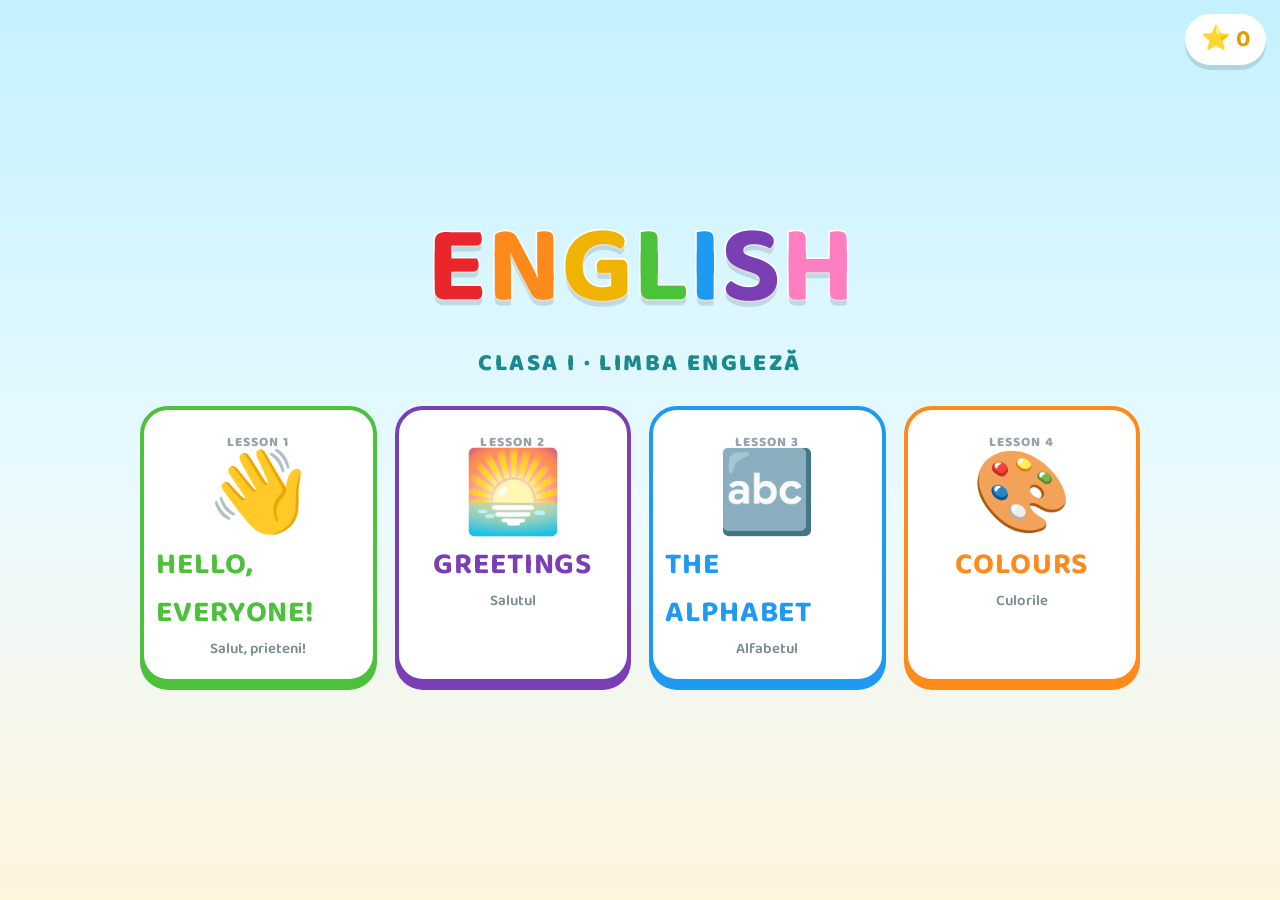
==== index.html @ 5043c8d6 "3D English lessons for Class I (Lessons 1-4) Co-Authored-By: Claude Opus 5.5 (1M context) <noreply@a" ====
<!doctype html>
<html lang="en">
<head>
<meta charset="utf-8">
<meta name="viewport" content="width=device-width,initial-scale=1,maximum-scale=1,user-scalable=no">
<meta name="mobile-web-app-capable" content="yes">
<title>English with Stefi – Clasa I</title>
<link rel="preconnect" href="https://fonts.googleapis.com">
<link href="https://fonts.googleapis.com/css2?family=Baloo+2:wght@600;800&display=swap" rel="stylesheet">
<link rel="stylesheet" href="shared/common.css">
<style>
  html, body { overflow: auto; }
  main { min-height: 100%; display: flex; flex-direction: column; align-items: center; justify-content: center; gap: 2.5vh; padding: 24px 16px; }
  h1 { margin: 0; font-size: clamp(48px, 10vw, 110px); line-height: .95; text-align: center; }
  h1 span { display: inline-block; animation: bob 2.4s ease-in-out infinite; text-shadow: 0 6px 0 rgba(0,0,0,.12); -webkit-text-stroke: 3px #fff; paint-order: stroke fill; }
  .sub { margin: 0; font-weight: 800; color: #1a8a8f; font-size: clamp(16px, 2.2vw, 24px); letter-spacing: .1em; }
  #stars { position: fixed; top: 14px; right: 14px; }
  .lessons { display: grid; grid-template-columns: repeat(auto-fit, minmax(210px, 1fr)); gap: 18px; width: min(1000px, 94vw); }
  .lesson { padding: 22px 12px 18px; }
  .lesson b { font-size: clamp(54px, 8vw, 80px); }
  .lesson strong { font-size: clamp(20px, 2.8vw, 30px); }
  .lesson small { font-weight: 800; color: #98a2ad; letter-spacing: .08em; }
  .soon { opacity: .5; pointer-events: none; }
</style>
</head>
<body data-mode="menu">
<div id="stars">⭐ <b>0</b></div>
<main>
  <h1 id="logo"></h1>
  <p class="sub">CLASA I · LIMBA ENGLEZĂ</p>
  <div class="lessons">
    <a class="card lesson" href="hello.html" style="--c:#4cc13a"><small>LESSON 1</small><b>👋</b><strong>HELLO, EVERYONE!</strong><em>Salut, prieteni!</em></a>
    <a class="card lesson" href="greetings.html" style="--c:#7b3fb5"><small>LESSON 2</small><b>🌅</b><strong>GREETINGS</strong><em>Salutul</em></a>
    <a class="card lesson" href="alphabet.html" style="--c:#1e9bf0"><small>LESSON 3</small><b>🔤</b><strong>THE ALPHABET</strong><em>Alfabetul</em></a>
    <a class="card lesson" href="colours.html" style="--c:#ff8a1c"><small>LESSON 4</small><b>🎨</b><strong>COLOURS</strong><em>Culorile</em></a>
  </div>
</main>
<script type="module">
  const colours = ['#e8262b', '#ff8a1c', '#efb300', '#4cc13a', '#1e9bf0', '#7b3fb5', '#ff7ec1'];
  document.getElementById('logo').innerHTML = [...'ENGLISH'].map((ch, i) =>
    `<span style="color:${colours[i % 7]};animation-delay:${i * .15}s">${ch}</span>`).join('');
  document.querySelector('#stars b').textContent = localStorage.getItem('stefi-stars') || 0;
</script>
</body>
</html>
---- shared/common.css ----
:root { --teal: #3cc3c8; --ink: #23414d; }
* { box-sizing: border-box; -webkit-tap-highlight-color: transparent; user-select: none; -webkit-user-select: none; }
html, body { margin: 0; height: 100%; overflow: hidden; font-family: 'Baloo 2', system-ui, sans-serif; color: var(--ink);
  background: linear-gradient(180deg, #c4f1ff 0%, #eafaff 55%, #fff4dc 100%); }
canvas { position: fixed; inset: 0; touch-action: none; }
button { font-family: inherit; cursor: pointer; }
#tint { position: fixed; inset: 0; background-color: transparent; opacity: .4; transition: background-color .8s; pointer-events: none; }

#top { position: fixed; top: 0; left: 0; right: 0; display: none; align-items: center; gap: 10px; padding: 12px 14px; pointer-events: none; }
#top > * { pointer-events: auto; }
body:not([data-mode=home]) #top { display: flex; }
.icon { width: 56px; height: 56px; flex: none; border-radius: 50%; border: none; background: #fff; font-size: 27px; line-height: 1;
  box-shadow: 0 5px 0 rgba(0,0,0,.12); transition: transform .08s; }
.icon:active { transform: translateY(4px); box-shadow: 0 1px 0 rgba(0,0,0,.12); }
.icon.on { background: #ff5c8a; animation: pulse 1s infinite; }
@keyframes pulse { 50% { transform: scale(1.12); } }
#title { flex: 1; text-align: center; color: #1a8a8f; font-weight: 800; font-size: clamp(15px, 2.4vw, 28px); letter-spacing: .03em; }
#stars { font-size: 24px; font-weight: 800; color: #e79a00; background: #fff; border-radius: 30px; padding: 6px 16px; box-shadow: 0 5px 0 rgba(0,0,0,.12); }
#replayBtn, #micBtn { display: none; }

#bubble { position: fixed; left: 50%; bottom: 96px; transform: translateX(-50%) scale(1); background: #fff; border: 4px solid var(--teal);
  border-radius: 28px; padding: 8px 26px; font-size: clamp(19px, 3vw, 36px); font-weight: 800; max-width: 92vw; text-align: center;
  box-shadow: 0 6px 0 rgba(0,0,0,.08); transition: transform .25s cubic-bezier(.3,1.6,.5,1), opacity .2s; pointer-events: none; line-height: 1.2; }
#bubble.hidden { opacity: 0; transform: translateX(-50%) scale(.6); }
#bubble small { display: block; font-size: .6em; color: #ff5c8a; }

#bottom { position: fixed; bottom: 14px; left: 0; right: 0; display: flex; justify-content: center; gap: 12px; pointer-events: none; padding: 0 8px; }
#bottom > * { pointer-events: auto; display: none; }
.big { border: none; background: var(--teal); color: #fff; font-size: clamp(18px, 2.6vw, 28px); font-weight: 800; padding: 10px 30px;
  border-radius: 40px; box-shadow: 0 6px 0 #25989c; letter-spacing: .04em; }
.big:active { transform: translateY(5px); box-shadow: 0 1px 0 #25989c; }
.big:disabled { opacity: .5; }
.big.alt { background: #fff; color: #1a8a8f; box-shadow: 0 6px 0 rgba(0,0,0,.12); }

#home { position: fixed; inset: 0; display: none; flex-direction: column; align-items: center; justify-content: center; gap: 2vh; pointer-events: none; padding: 16px; }
[data-mode=home] #home { display: flex; }
#home h1 { margin: 0; font-size: clamp(56px, 12vw, 130px); line-height: .9; letter-spacing: .02em; }
#home h1 span { display: inline-block; animation: bob 2.4s ease-in-out infinite; text-shadow: 0 6px 0 rgba(0,0,0,.12); -webkit-text-stroke: 3px #fff; paint-order: stroke fill; }
@keyframes bob { 50% { transform: translateY(-10px) rotate(-3deg); } }
#home p { margin: 0; font-weight: 800; color: #1a8a8f; font-size: clamp(16px, 2.2vw, 24px); letter-spacing: .1em; }
.cards { display: grid; grid-template-columns: 1fr 1fr; gap: 14px; width: min(620px, 94vw); pointer-events: auto; margin-top: 1vh; }
.card { border-radius: 28px; padding: 14px 10px; background: #fff; box-shadow: 0 7px 0 var(--c); border: 4px solid var(--c);
  display: flex; flex-direction: column; align-items: center; transition: transform .1s; text-decoration: none; }
.card:active { transform: translateY(6px); box-shadow: 0 1px 0 var(--c); }
.card b { font-size: clamp(36px, 6vw, 56px); line-height: 1.1; }
.card strong { font-size: clamp(16px, 2.4vw, 24px); color: var(--c); letter-spacing: .03em; }
.card em { font-style: normal; font-size: clamp(12px, 1.6vw, 15px); color: #7a8d96; font-weight: 600; }
.back { position: fixed; top: 14px; left: 14px; display: none; align-items: center; gap: 6px; padding: 8px 18px; border-radius: 30px; background: #fff;
  color: #1a8a8f; font-weight: 800; font-size: 18px; text-decoration: none; box-shadow: 0 5px 0 rgba(0,0,0,.12); pointer-events: auto; }
[data-mode=home] .back { display: flex; }

/* Speech bubbles and name tags that follow 3D characters */
.speech { position: fixed; left: 0; top: 0; background: #fff; border: 3px solid var(--teal); border-radius: 20px; padding: 6px 16px; font-weight: 800;
  font-size: clamp(14px, 2vw, 22px); color: var(--ink); max-width: 280px; width: max-content; text-align: center; pointer-events: none;
  box-shadow: 0 4px 0 rgba(0,0,0,.08); transition: opacity .2s; line-height: 1.2; }
.speech::after { content: ''; position: absolute; left: 50%; bottom: -13px; transform: translateX(-50%); border: 10px solid transparent; border-top-color: var(--teal); border-bottom: 0; }
.speech.hidden { opacity: 0; }
.tag { position: fixed; left: 0; top: 0; font-weight: 800; font-size: clamp(13px, 1.8vw, 20px); color: #fff; background: var(--teal); padding: 1px 12px;
  border-radius: 14px; pointer-events: none; transition: opacity .3s; letter-spacing: .04em; }
.tag.me { background: #ff5c8a; }
.tag.hidden { opacity: 0; }
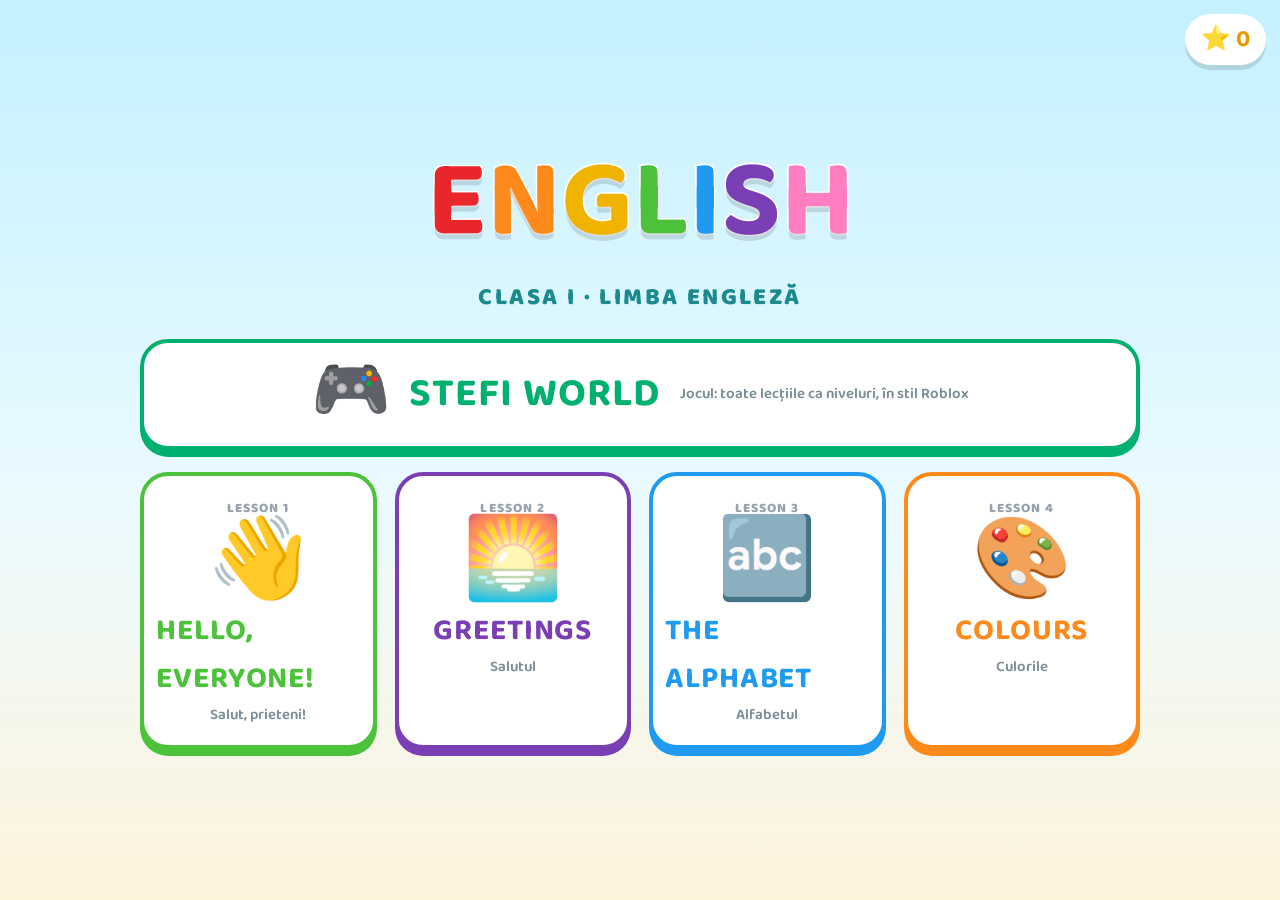
==== commit 16ac77af: "Stefi World: Roblox-style 3D game with lessons 1-4 as levels Co-Authored-By: Claude Opus 5.5 (1M con" ====
--- a/index.html
+++ b/index.html
@@ -21,6 +21,8 @@
   .lesson strong { font-size: clamp(20px, 2.8vw, 30px); }
   .lesson small { font-weight: 800; color: #98a2ad; letter-spacing: .08em; }
   .soon { opacity: .5; pointer-events: none; }
+  .game { width: min(1000px, 94vw); flex-direction: row; justify-content: center; gap: 18px; padding: 16px; }
+  .game b { font-size: 64px; } .game strong { font-size: clamp(26px, 3.4vw, 40px); }
 </style>
 </head>
 <body data-mode="menu">
@@ -28,6 +30,7 @@
 <main>
   <h1 id="logo"></h1>
   <p class="sub">CLASA I · LIMBA ENGLEZĂ</p>
+  <a class="card lesson game" href="game/" style="--c:#00b06f"><b>🎮</b><strong>STEFI WORLD</strong><em>Jocul: toate lecțiile ca niveluri, în stil Roblox</em></a>
   <div class="lessons">
     <a class="card lesson" href="hello.html" style="--c:#4cc13a"><small>LESSON 1</small><b>👋</b><strong>HELLO, EVERYONE!</strong><em>Salut, prieteni!</em></a>
     <a class="card lesson" href="greetings.html" style="--c:#7b3fb5"><small>LESSON 2</small><b>🌅</b><strong>GREETINGS</strong><em>Salutul</em></a>
